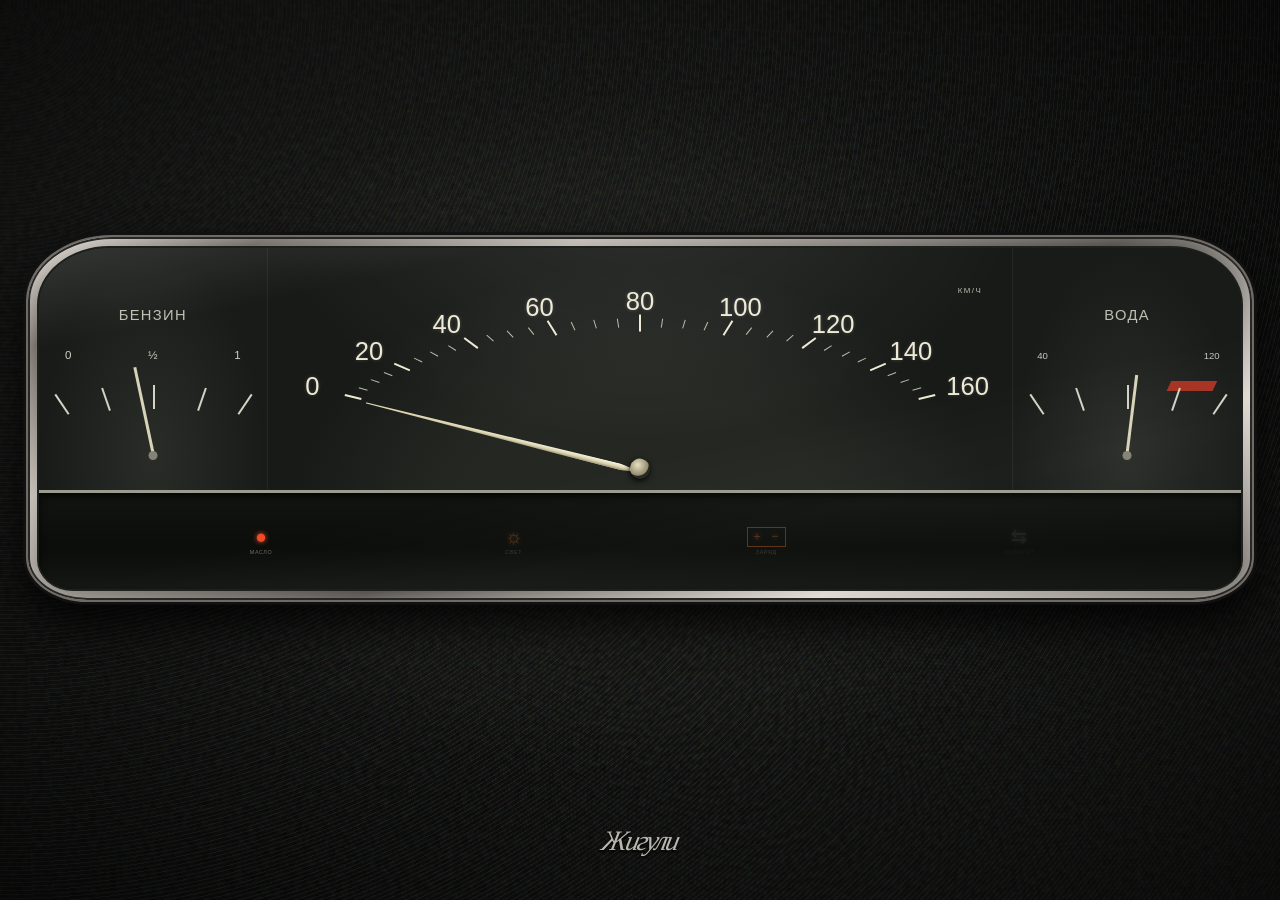
==== index.html @ ce6d0733 "1" ====
<!doctype html>
<html lang="ru">
<head>
  <meta charset="utf-8">
  <meta name="viewport" content="width=device-width, initial-scale=1, viewport-fit=cover">
  <meta name="theme-color" content="#080907">
  <title>ВАЗ-2101 — ретро приборка</title>
  <link rel="stylesheet" href="style.css">
</head>
<body>
  <main class="dashboard" aria-label="Ретро приборная панель ВАЗ-2101">
    <div class="grain" aria-hidden="true"></div>

    <section class="cluster">
      <div class="cluster__rim">
        <div class="cluster__glass">
          <div class="cluster__inner">
            <div class="gauge gauge--fuel" aria-label="Уровень топлива">
              <div class="side-title">БЕНЗИН</div>
              <div class="side-scale">
                <span class="side-mark side-mark--left">0</span>
                <span class="side-mark side-mark--mid">½</span>
                <span class="side-mark side-mark--right">1</span>
                <span class="side-tick tick-a"></span>
                <span class="side-tick tick-b"></span>
                <span class="side-tick tick-c"></span>
                <span class="side-tick tick-d"></span>
                <span class="side-tick tick-e"></span>
                <span class="side-needle fuel-needle"></span>
                <span class="side-hub"></span>
              </div>
            </div>

            <div class="speedometer">
              <div id="speedScale" class="speed-scale" aria-hidden="true"></div>
              <div class="unit">км/ч</div>
              <div class="needle-wrap" id="needle">
                <div class="needle"></div>
                <div class="needle-cap"></div>
              </div>
            </div>

            <div class="gauge gauge--temp" aria-label="Температура охлаждающей жидкости">
              <div class="side-title">ВОДА</div>
              <div class="side-scale temp-scale">
                <span class="temp-cold">40</span>
                <span class="temp-hot">120</span>
                <span class="danger-zone"></span>
                <span class="side-tick tick-a"></span>
                <span class="side-tick tick-b"></span>
                <span class="side-tick tick-c"></span>
                <span class="side-tick tick-d"></span>
                <span class="side-tick tick-e"></span>
                <span class="side-needle temp-needle"></span>
                <span class="side-hub"></span>
              </div>
            </div>
          </div>

          <div class="warning-strip" aria-label="Контрольные лампы">
            <div class="warning warning--oil"><span class="oil-icon">●</span><small>МАСЛО</small></div>
            <div class="warning"><span class="lamp-icon">☼</span><small>СВЕТ</small></div>
            <div class="warning"><span class="battery-icon">＋ −</span><small>ЗАРЯД</small></div>
            <div class="warning warning--dim"><span>⇆</span><small>ПОВОРОТ</small></div>
          </div>
        </div>
      </div>
    </section>

    <div class="badge" aria-label="Жигули">Жигули</div>
  </main>

  <script src="app.js"></script>
</body>
</html>
---- style.css ----
:root {
  color-scheme: dark;
  --ivory: #eee9d4;
  --panel: #0b0d0b;
  --metal: #bbb4aa;
  --needle-angle: 14.125deg;
}

* { box-sizing: border-box; }

html, body {
  width: 100%;
  height: 100%;
  margin: 0;
  overflow: hidden;
  background: #090a09;
}

body {
  font-family: "Arial Narrow", "Roboto Condensed", Arial, sans-serif;
  user-select: none;
}

.dashboard {
  position: relative;
  display: grid;
  place-items: center;
  width: 100vw;
  height: 100vh;
  min-width: 320px;
  min-height: 220px;
  padding: 7vh 4vw 13vh;
  overflow: hidden;
  background:
    radial-gradient(ellipse at 50% 48%, rgba(53, 55, 48, .26) 0 18%, transparent 52%),
    repeating-radial-gradient(circle at 2px 2px, #1a1b19 0 1px, transparent 1.1px 4px),
    linear-gradient(145deg, #151614, #080908 62%, #10110f);
}

.dashboard::after {
  content: "";
  position: absolute;
  inset: 0;
  pointer-events: none;
  background: radial-gradient(ellipse, transparent 42%, rgba(0, 0, 0, .58) 100%);
}

.grain {
  position: absolute;
  inset: 0;
  opacity: .11;
  pointer-events: none;
  background-image: url("data:image/svg+xml,%3Csvg viewBox='0 0 160 160' xmlns='http://www.w3.org/2000/svg'%3E%3Cfilter id='n'%3E%3CfeTurbulence type='fractalNoise' baseFrequency='.85' numOctaves='3' stitchTiles='stitch'/%3E%3C/filter%3E%3Crect width='100%25' height='100%25' filter='url(%23n)' opacity='.8'/%3E%3C/svg%3E");
}

.cluster {
  position: relative;
  z-index: 1;
  width: min(91vw, 1500px);
  aspect-ratio: 3.35 / 1;
  filter: drop-shadow(0 2.2vh 2.2vh rgba(0, 0, 0, .82));
}

.cluster__rim {
  width: 100%;
  height: 100%;
  padding: clamp(7px, .7vw, 13px);
  border: clamp(2px, .18vw, 4px) solid #6f6a64;
  border-radius: 7% 7% 5% 5% / 18% 18% 12% 12%;
  background: linear-gradient(155deg, #e2ded6 0%, #706a64 12%, #bcb6ae 28%, #514d49 55%, #ddd8d0 78%, #716c66 100%);
  box-shadow:
    inset 0 0 0 2px #272725,
    inset 0 0 1.2vw rgba(255, 255, 255, .35),
    0 0 0 .22vw #111;
}

.cluster__glass {
  position: relative;
  height: 100%;
  overflow: hidden;
  border: clamp(2px, .18vw, 4px) solid #1e201e;
  border-radius: 6% 6% 3% 3% / 17% 17% 9% 9%;
  background: #090b09;
  box-shadow: inset 0 0 3vw #000;
}

.cluster__glass::after {
  content: "";
  position: absolute;
  inset: 0;
  z-index: 5;
  pointer-events: none;
  background:
    linear-gradient(168deg, rgba(255, 255, 255, .12), transparent 17% 57%, rgba(255, 255, 255, .025) 72%, transparent),
    radial-gradient(ellipse at 50% -20%, rgba(255, 255, 255, .1), transparent 45%);
  mix-blend-mode: screen;
}

.cluster__inner {
  position: absolute;
  inset: 0 0 28%;
  display: grid;
  grid-template-columns: 19% 62% 19%;
  align-items: stretch;
  border-bottom: .5vh solid #9c9b8f;
  background:
    linear-gradient(90deg, rgba(255,255,255,.03), transparent 18% 82%, rgba(255,255,255,.03)),
    #171a17;
}

.speedometer {
  position: relative;
  overflow: hidden;
  border-inline: 1px solid rgba(255,255,255,.06);
  background: radial-gradient(ellipse at 50% 115%, #252822 0 35%, #171a17 67%);
}

.speed-scale { position: absolute; inset: 0; }

.tick {
  position: absolute;
  left: var(--tick-x);
  top: var(--tick-y);
  width: var(--tick-width, 1px);
  height: var(--tick-height, 3.6%);
  transform: translate(-50%, -50%) rotate(var(--tick-angle));
  background: rgba(238, 233, 212, .76);
}

.tick--major { --tick-width: 2px; --tick-height: 7%; background: var(--ivory); }

.tick-label {
  position: absolute;
  left: var(--label-x);
  top: var(--label-y);
  color: var(--ivory);
  font-size: clamp(13px, 2vw, 37px);
  font-weight: 400;
  line-height: 1;
  transform: translate(-50%, -50%);
  text-shadow: 0 0 .3vw rgba(255,255,255,.2);
}

.unit {
  position: absolute;
  top: 16%;
  right: 4%;
  color: #babbae;
  font: 300 clamp(6px, .62vw, 12px)/1 Arial, sans-serif;
  letter-spacing: .18em;
  text-transform: uppercase;
}

.needle-wrap {
  position: absolute;
  z-index: 3;
  left: 50%;
  bottom: 8%;
  width: 1px;
  height: 1px;
  transform: rotate(var(--needle-angle));
  transition: transform 80ms linear;
}

.needle {
  position: absolute;
  right: -1px;
  bottom: -2px;
  width: clamp(90px, 17vw, 245px);
  height: clamp(4px, .52vw, 10px);
  clip-path: polygon(0 42%, 92% 0, 100% 50%, 92% 100%, 0 58%);
  transform: translateY(50%);
  transform-origin: 100% 50%;
  background: linear-gradient(#fffce8, #d9d1ac 58%, #8f896f);
  box-shadow: 0 1px 4px #000, 0 0 6px rgba(255,248,206,.2);
}

.needle-cap {
  position: absolute;
  width: clamp(15px, 1.6vw, 28px);
  aspect-ratio: 1;
  border-radius: 50%;
  transform: translate(-50%, -50%);
  background: radial-gradient(circle at 35% 35%, #e8dfbd, #928b6f 56%, #272822 61%);
  box-shadow: 0 2px 6px #000;
}

.gauge {
  position: relative;
  display: grid;
  place-items: center;
  padding-top: 7%;
  background: radial-gradient(ellipse at 50% 85%, #292c27, #181b18 69%);
}

.side-title {
  position: absolute;
  top: 25%;
  color: #bfc0b3;
  font: 300 clamp(8px, 1.15vw, 21px)/1 Arial, sans-serif;
  letter-spacing: .09em;
}

.side-scale { position: relative; width: 74%; height: 53%; margin-top: 24%; }
.side-mark { position: absolute; top: 4%; color: #d2d2c5; font-size: clamp(8px, .9vw, 16px); transform: translateX(-50%); }
.side-mark--left { left: 0; }
.side-mark--mid { left: 50%; transform: translateX(-50%); }
.side-mark--right { left: 100%; }
.side-tick { position: absolute; top: 34%; width: 2px; height: 20%; background: #d2d2c5; transform-origin: 50% 230%; }
.tick-a { left: 10%; transform: rotate(-34deg); }
.tick-b { left: 30%; transform: rotate(-19deg); }
.tick-c { left: 50%; }
.tick-d { left: 70%; transform: rotate(19deg); }
.tick-e { left: 90%; transform: rotate(34deg); }
.side-hub { position: absolute; left: 50%; bottom: 3%; width: clamp(7px, .7vw, 13px); aspect-ratio: 1; transform: translateX(-50%); border-radius: 50%; background: #838277; }
.side-needle { position: absolute; left: 50%; bottom: 8%; width: 52%; height: clamp(2px, .22vw, 4px); transform-origin: 0 50%; background: #d7d2b8; }
.fuel-needle { transform: rotate(-102deg); }
.temp-needle { width: 47%; transform: rotate(-83deg); }
.temp-cold, .temp-hot { position: absolute; top: 5%; color: #c6c7bb; font-size: clamp(7px, .75vw, 14px); }
.temp-cold { left: 0; transform: translateX(-50%); }
.temp-hot { left: 100%; transform: translateX(-50%); }
.danger-zone { position: absolute; top: 31%; right: -2%; width: 27%; height: 8%; transform: skewX(-25deg); background: #a53322; }

.warning-strip {
  position: absolute;
  inset: 72% 0 0;
  display: flex;
  align-items: center;
  justify-content: space-around;
  padding: 2% 8%;
  background: linear-gradient(#121411, #0b0d0b 58%, #151713);
  box-shadow: inset 0 .45vh .8vh #050605;
}

.warning {
  display: grid;
  place-items: center;
  min-width: 7%;
  color: #ba601e;
  font: 500 clamp(11px, 1.5vw, 27px)/1 Arial, sans-serif;
  opacity: .45;
  text-shadow: 0 0 .3em currentColor;
}
.warning small { margin-top: .55em; color: #706b5e; font-size: clamp(5px, .42vw, 8px); letter-spacing: .12em; text-shadow: none; }
.warning--oil { color: #f04b27; opacity: 1; }
.warning--oil span { animation: warmGlow 2.8s ease-in-out infinite; }
.warning--dim { opacity: .13; color: #889786; }
.battery-icon { padding: .22em .28em; border: 1px solid currentColor; font-size: .62em; letter-spacing: .22em; }

@keyframes warmGlow { 50% { filter: brightness(1.3); text-shadow: 0 0 .65em #e54822; } }

.badge {
  position: absolute;
  z-index: 1;
  bottom: 4.8vh;
  left: 50%;
  transform: translateX(-50%) skewX(-12deg);
  color: #b9b7ae;
  font-family: "Segoe Script", cursive;
  font-size: clamp(18px, 2.2vw, 40px);
  font-style: italic;
  letter-spacing: -.08em;
  text-shadow: 0 2px 2px #000;
}

@media (max-aspect-ratio: 1.7/1) {
  .dashboard { padding: 5vh 2vw 12vh; }
  .cluster { width: 96vw; }
}

@media (prefers-reduced-motion: reduce) {
  .warning--oil span { animation: none; }
  .needle-wrap { transition: none; }
}
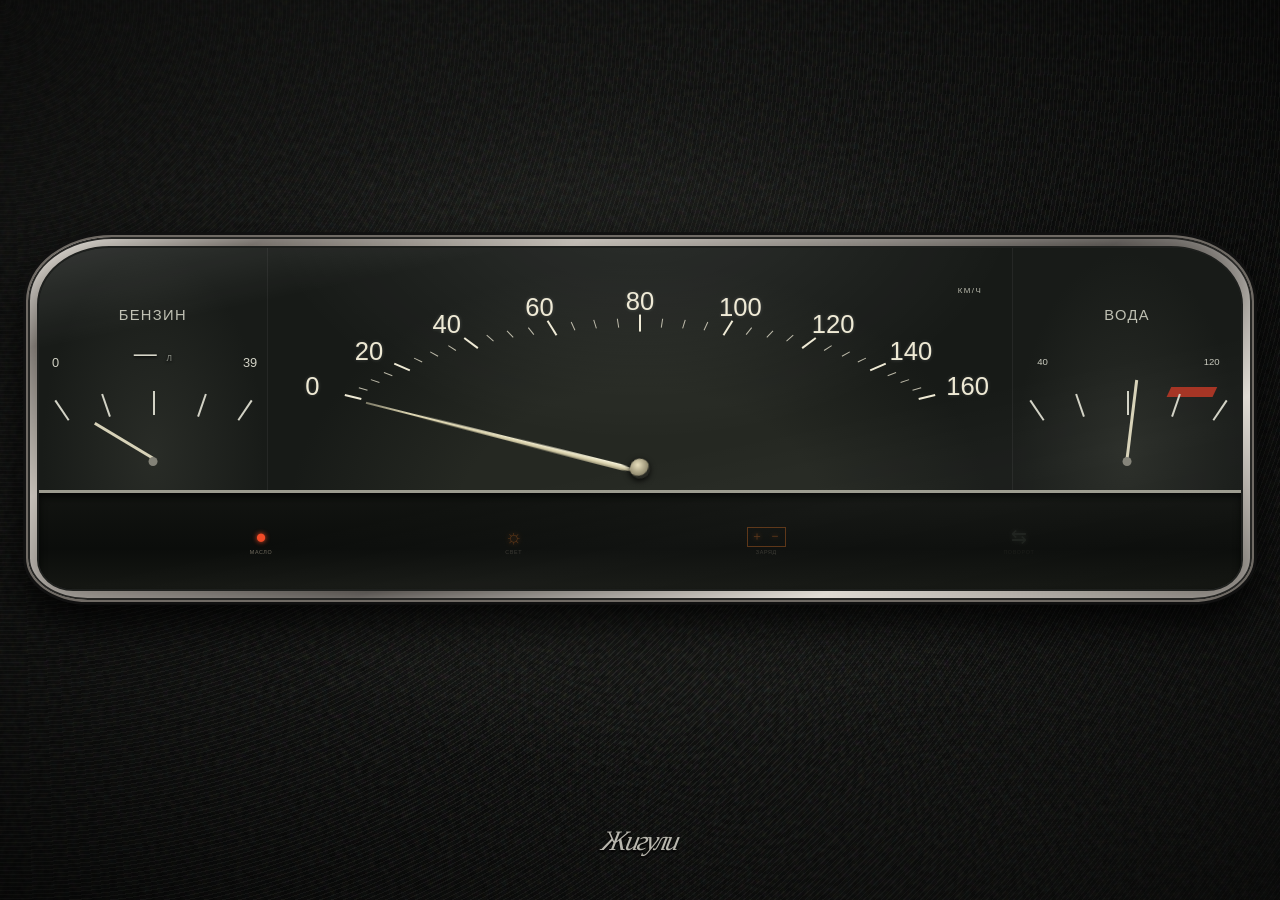
==== commit 8e6a321c: "1" ====
--- a/index.html
+++ b/index.html
@@ -17,16 +17,16 @@
           <div class="cluster__inner">
             <div class="gauge gauge--fuel" aria-label="Уровень топлива">
               <div class="side-title">БЕНЗИН</div>
+              <div class="fuel-readout"><span id="fuelLiters">—</span><small>л</small></div>
               <div class="side-scale">
-                <span class="side-mark side-mark--left">0</span>
-                <span class="side-mark side-mark--mid">½</span>
-                <span class="side-mark side-mark--right">1</span>
+                <span class="side-mark side-mark--left" id="fuelScaleEmpty">0</span>
+                <span class="side-mark side-mark--right" id="fuelScaleFull">39</span>
                 <span class="side-tick tick-a"></span>
                 <span class="side-tick tick-b"></span>
                 <span class="side-tick tick-c"></span>
                 <span class="side-tick tick-d"></span>
                 <span class="side-tick tick-e"></span>
-                <span class="side-needle fuel-needle"></span>
+                <span class="side-needle fuel-needle" id="fuelNeedle"></span>
                 <span class="side-hub"></span>
               </div>
             </div>
@@ -70,6 +70,7 @@
     <div class="badge" aria-label="Жигули">Жигули</div>
   </main>
 
+  <script src="settings-store.js"></script>
   <script src="app.js"></script>
 </body>
 </html>
--- a/style.css
+++ b/style.css
@@ -201,8 +201,30 @@
   letter-spacing: .09em;
 }
 
-.side-scale { position: relative; width: 74%; height: 53%; margin-top: 24%; }
-.side-mark { position: absolute; top: 4%; color: #d2d2c5; font-size: clamp(8px, .9vw, 16px); transform: translateX(-50%); }
+.fuel-readout {
+  position: absolute;
+  top: 38.8%;
+  display: flex;
+  align-items: baseline;
+  justify-content: center;
+  gap: .42em;
+  min-width: 42%;
+  color: #d8d7c9;
+  font-size: clamp(18px, 1.8vw, 31px);
+  font-variant-numeric: tabular-nums;
+  font-weight: 500;
+  line-height: 1;
+  text-shadow: 0 1px 3px #000;
+}
+
+.fuel-readout small {
+  color: #8f9288;
+  font: 400 clamp(8px, .65vw, 12px)/1 Arial, sans-serif;
+  text-transform: uppercase;
+}
+
+.side-scale { position: relative; width: 74%; height: 53%; margin-top: 29%; }
+.side-mark { position: absolute; top: 4%; color: #d2d2c5; font-size: clamp(7px, .75vw, 14px); transform: translateX(-50%); font-variant-numeric: tabular-nums; }
 .side-mark--left { left: 0; }
 .side-mark--mid { left: 50%; transform: translateX(-50%); }
 .side-mark--right { left: 100%; }
@@ -214,7 +236,10 @@
 .tick-e { left: 90%; transform: rotate(34deg); }
 .side-hub { position: absolute; left: 50%; bottom: 3%; width: clamp(7px, .7vw, 13px); aspect-ratio: 1; transform: translateX(-50%); border-radius: 50%; background: #838277; }
 .side-needle { position: absolute; left: 50%; bottom: 8%; width: 52%; height: clamp(2px, .22vw, 4px); transform-origin: 0 50%; background: #d7d2b8; }
-.fuel-needle { transform: rotate(-102deg); }
+.gauge--fuel .side-mark--left { left: -7.5%; }
+.gauge--fuel .side-mark--right { left: 107.5%; }
+.gauge--fuel .side-mark { font-size: clamp(9px, 1vw, 18px); }
+.fuel-needle { width: 40%; transform: rotate(-149deg); transition: transform 280ms cubic-bezier(.2, .75, .25, 1); }
 .temp-needle { width: 47%; transform: rotate(-83deg); }
 .temp-cold, .temp-hot { position: absolute; top: 5%; color: #c6c7bb; font-size: clamp(7px, .75vw, 14px); }
 .temp-cold { left: 0; transform: translateX(-50%); }
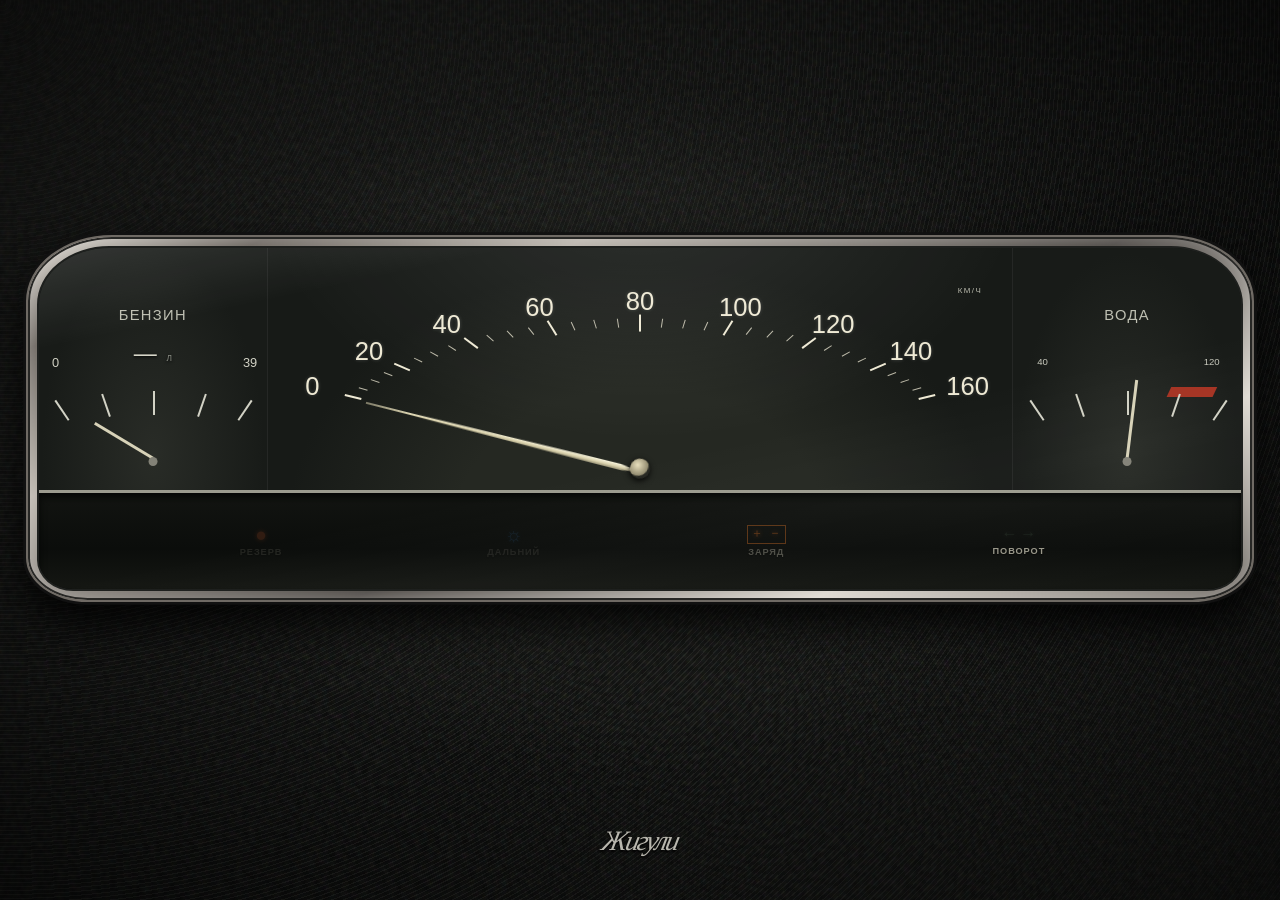
==== commit bdef234f: "1" ====
--- a/index.html
+++ b/index.html
@@ -58,10 +58,18 @@
           </div>
 
           <div class="warning-strip" aria-label="Контрольные лампы">
-            <div class="warning warning--oil"><span class="oil-icon">●</span><small>МАСЛО</small></div>
-            <div class="warning"><span class="lamp-icon">☼</span><small>СВЕТ</small></div>
+            <div class="warning warning--reserve" id="reserveWarning"><span class="reserve-icon">●</span><small>РЕЗЕРВ</small></div>
+            <div class="warning warning--high-beam" id="highBeamWarning" aria-label="Дальний свет выключен">
+              <span class="lamp-icon">☼</span><small>ДАЛЬНИЙ</small>
+            </div>
             <div class="warning"><span class="battery-icon">＋ −</span><small>ЗАРЯД</small></div>
-            <div class="warning warning--dim"><span>⇆</span><small>ПОВОРОТ</small></div>
+            <div class="warning warning--turn" id="turnWarning" aria-label="Поворотники выключены">
+              <span class="turn-arrows" aria-hidden="true">
+                <span class="turn-arrow turn-arrow--left">←</span>
+                <span class="turn-arrow turn-arrow--right">→</span>
+              </span>
+              <small>ПОВОРОТ</small>
+            </div>
           </div>
         </div>
       </div>
--- a/style.css
+++ b/style.css
@@ -266,10 +266,34 @@
   opacity: .45;
   text-shadow: 0 0 .3em currentColor;
 }
-.warning small { margin-top: .55em; color: #706b5e; font-size: clamp(5px, .42vw, 8px); letter-spacing: .12em; text-shadow: none; }
-.warning--oil { color: #f04b27; opacity: 1; }
-.warning--oil span { animation: warmGlow 2.8s ease-in-out infinite; }
+.warning small {
+  margin-top: .48em;
+  color: #999789;
+  font-size: clamp(8px, .72vw, 14px);
+  font-weight: 600;
+  letter-spacing: .1em;
+  text-shadow: 0 1px 1px #050605;
+}
+.warning--reserve { color: #ed642f; opacity: .16; transition: opacity 220ms ease, filter 220ms ease; }
+.warning--reserve.is-active { opacity: 1; filter: brightness(1.08); }
+.warning--reserve.is-active span { animation: warmGlow 2.1s ease-in-out infinite; }
+.warning--high-beam { color: #3a83c9; opacity: .14; transition: opacity 90ms linear, filter 90ms linear; }
+.warning--high-beam.is-active {
+  opacity: 1;
+  filter: brightness(1.2) saturate(1.25);
+  text-shadow: 0 0 .28em #328eff, 0 0 .7em rgba(38, 126, 255, .85);
+}
+.warning--high-beam.is-active small { color: #70aefa; }
 .warning--dim { opacity: .13; color: #889786; }
+.warning--turn { color: #5dcf6a; opacity: 1; }
+.turn-arrows { display: flex; align-items: center; gap: clamp(1px, .2vw, 4px); font-size: clamp(11px, 1.25vw, 23px); line-height: 1; }
+.turn-arrow { opacity: .1; filter: saturate(.4); transition: opacity 70ms linear, filter 70ms linear, text-shadow 70ms linear; }
+.warning--turn.is-left .turn-arrow--left,
+.warning--turn.is-right .turn-arrow--right {
+  opacity: 1;
+  filter: brightness(1.15) saturate(1.2);
+  text-shadow: 0 0 .28em #55df65, 0 0 .65em rgba(79, 222, 94, .8);
+}
 .battery-icon { padding: .22em .28em; border: 1px solid currentColor; font-size: .62em; letter-spacing: .22em; }
 
 @keyframes warmGlow { 50% { filter: brightness(1.3); text-shadow: 0 0 .65em #e54822; } }
@@ -294,6 +318,6 @@
 }
 
 @media (prefers-reduced-motion: reduce) {
-  .warning--oil span { animation: none; }
+  .warning--reserve.is-active span { animation: none; }
   .needle-wrap { transition: none; }
 }
